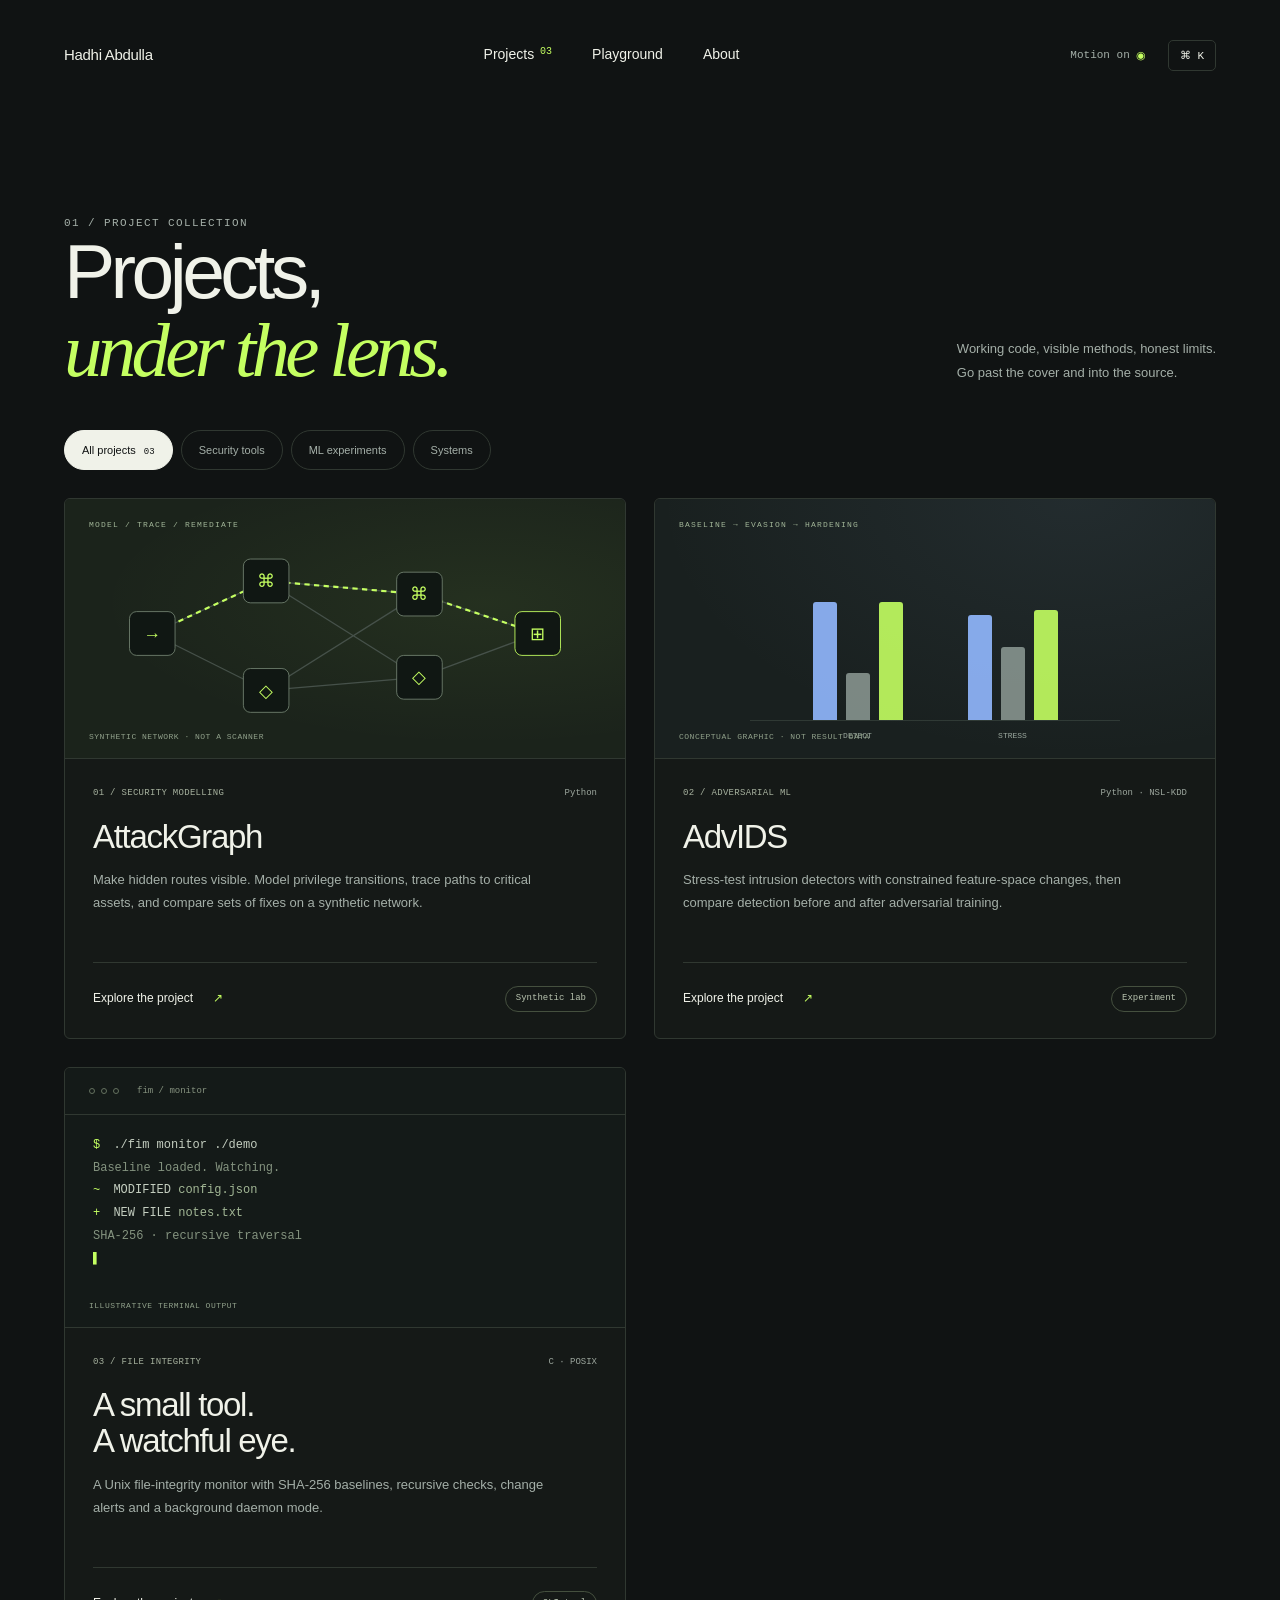
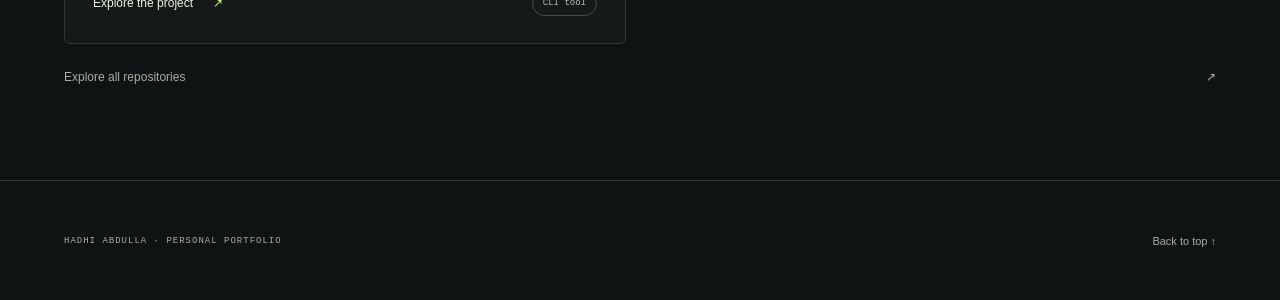
==== projects.html @ a9051ba6 "Create projects.html" ====
<!doctype html>
<html lang="en">
<head>
<meta charset="utf-8"><meta name="viewport" content="width=device-width,initial-scale=1">
<meta name="referrer" content="no-referrer"><meta http-equiv="Content-Security-Policy" content="default-src 'self'; script-src 'self'; style-src 'self' 'unsafe-inline'; img-src 'self' data:; connect-src 'none'; base-uri 'self'; form-action 'none'; object-src 'none'"><meta name="theme-color" content="#101313">
<meta name="description" content="Hadhi Abdulla's cybersecurity portfolio. Explore attack-path analysis, file integrity, machine-learning resilience and interactive security models.">
<meta property="og:title" content="Hadhi Abdulla | Security, explored."><meta property="og:description" content="Cybersecurity student. A portfolio of security projects, experiments and source code."><meta property="og:type" content="website">
<title>Projects | Hadhi Abdulla</title><link rel="icon" href="data:,"><link rel="stylesheet" href="style.css"><script src="app.js" defer></script>
</head>
<body>
<a class="skip" href="#main">Skip to content</a>
<div class="progress" aria-hidden="true"></div>
<header class="site-header wrap"><a class="site-name" href="index.html" aria-label="Hadhi Abdulla, home">Hadhi Abdulla</a><nav aria-label="Main navigation"><a href="projects.html">Projects <span>03</span></a><a href="index.html#lab">Playground</a><a href="index.html#about">About</a></nav><div class="header-actions"><button class="js-only" id="motion" aria-pressed="false" title="Pause decorative motion">Motion <span aria-hidden="true">◉</span></button><button class="js-only" id="open-search" aria-label="Open quick navigation">⌘ K</button></div></header>
<main id="main">
<section id="work" class="section wrap" aria-labelledby="work-title"><div class="section-head"><div><div class="eyebrow">01 / PROJECT COLLECTION</div><h1 id="work-title">Projects,<br><em>under the lens.</em></h1></div><p>Working code, visible methods, honest limits.<br>Go past the cover and into the source.</p></div><div class="filter-row" role="group" aria-label="Filter projects"><button class="filter active" data-filter="all" aria-pressed="true">All projects <span>03</span></button><button class="filter" data-filter="security" aria-pressed="false">Security tools</button><button class="filter" data-filter="ml" aria-pressed="false">ML experiments</button><button class="filter" data-filter="systems" aria-pressed="false">Systems</button><span id="filter-status" class="sr-only" role="status"></span></div>
<div class="projects">
<article class="project feature" data-category="security"><a class="project-art graph-art" href="https://github.com/hadhiabdulla/attackgraph" data-project="attackgraph" aria-label="Explore AttackGraph project details"><span class="art-kicker">MODEL / TRACE / REMEDIATE</span><svg viewBox="0 0 600 250"><g fill="none" stroke="#46514a" stroke-width="1.5"><path d="M80 125 210 65 385 80 520 125M80 125 210 190 385 175 520 125M210 65 385 175M210 190 385 80"/></g><path class="route" d="M80 125 210 65 385 80 520 125" fill="none" stroke="#c4ff61" stroke-width="2.5"/><g fill="#101713" stroke="#71806f"><rect x="54" y="100" width="52" height="50" rx="8"/><rect x="184" y="40" width="52" height="50" rx="8"/><rect x="184" y="165" width="52" height="50" rx="8"/><rect x="359" y="55" width="52" height="50" rx="8"/><rect x="359" y="150" width="52" height="50" rx="8"/><rect x="494" y="100" width="52" height="50" rx="8" stroke="#c4ff61"/></g><g fill="#c4ff61" font-size="20" font-family="monospace" text-anchor="middle"><text x="80" y="132">→</text><text x="210" y="72">⌘</text><text x="210" y="197">◇</text><text x="385" y="87">⌘</text><text x="385" y="182">◇</text><text x="520" y="132">⊞</text></g></svg><span class="art-caption">SYNTHETIC NETWORK · NOT A SCANNER</span></a><div class="project-body"><div class="project-meta"><span>01 / SECURITY MODELLING</span><span>Python</span></div><h3>AttackGraph</h3><p>Make hidden routes visible. Model privilege transitions, trace paths to critical assets, and compare sets of fixes on a synthetic network.</p><div class="project-bottom"><a class="case-link" href="https://github.com/hadhiabdulla/attackgraph" data-project="attackgraph">Explore the project <span>↗</span></a><span class="pill">Synthetic lab</span></div></div></article>
<article class="project" data-category="ml"><a class="project-art ml-art" href="https://github.com/hadhiabdulla/advids-adversarial-resilience-lab" data-project="advids" aria-label="Explore AdvIDS project details"><span class="art-kicker">BASELINE → EVASION → HARDENING</span><div class="chart-decor"><div><span>DETECT</span><i style="--height:88%;--color:#92b8ff"></i><i style="--height:35%;--color:#87948e"></i><i style="--height:88%;--color:#c4ff61"></i></div><div><span>STRESS</span><i style="--height:78%;--color:#92b8ff"></i><i style="--height:54%;--color:#87948e"></i><i style="--height:82%;--color:#c4ff61"></i></div></div><span class="art-caption">CONCEPTUAL GRAPHIC · NOT RESULT DATA</span></a><div class="project-body"><div class="project-meta"><span>02 / ADVERSARIAL ML</span><span>Python · NSL-KDD</span></div><h3>AdvIDS</h3><p>Stress-test intrusion detectors with constrained feature-space changes, then compare detection before and after adversarial training.</p><div class="project-bottom"><a class="case-link" href="https://github.com/hadhiabdulla/advids-adversarial-resilience-lab" data-project="advids">Explore the project <span>↗</span></a><span class="pill">Experiment</span></div></div></article>
<article class="project" data-category="systems security"><a class="project-art terminal-art" href="https://github.com/hadhiabdulla/unix-file-integrity-monitor" data-project="fim" aria-label="Explore file integrity project details"><div class="terminal-top"><i></i><i></i><i></i><span>fim / monitor</span></div><div class="terminal-lines"><span><b>$</b> ./fim monitor ./demo</span><span class="muted">Baseline loaded. Watching.</span><span><b>~</b> MODIFIED <em>config.json</em></span><span><b>+</b> NEW FILE <em>notes.txt</em></span><span class="muted">SHA-256 · recursive traversal</span><span class="cursor">▌</span></div><span class="art-caption">ILLUSTRATIVE TERMINAL OUTPUT</span></a><div class="project-body"><div class="project-meta"><span>03 / FILE INTEGRITY</span><span>C · POSIX</span></div><h3>A small tool.<br>A watchful eye.</h3><p>A Unix file-integrity monitor with SHA-256 baselines, recursive checks, change alerts and a background daemon mode.</p><div class="project-bottom"><a class="case-link" href="https://github.com/hadhiabdulla/unix-file-integrity-monitor" data-project="fim">Explore the project <span>↗</span></a><span class="pill">CLI tool</span></div></div></article>

</div><a class="all-repos" href="https://github.com/hadhiabdulla?tab=repositories">Explore all repositories <span>↗</span></a></section>
</main><footer class="wrap"><span>HADHI ABDULLA · PERSONAL PORTFOLIO</span><a href="#">Back to top ↑</a></footer>
<dialog id="project-dialog" aria-labelledby="dialog-title"><button class="dialog-close" aria-label="Close project details">✕</button><div class="eyebrow" id="dialog-category"></div><h2 id="dialog-title"></h2><p id="dialog-summary" class="large-copy"></p><h3>Inside the project</h3><ul id="dialog-points"></ul><div class="limits"><h3>What it does not claim</h3><p id="dialog-limits"></p></div><a id="dialog-source" class="button primary" href="https://github.com/hadhiabdulla">Inspect source code ↗</a></dialog>
<dialog id="nav-dialog" aria-labelledby="nav-title"><div class="nav-dialog-head"><h2 id="nav-title">Quick navigation</h2><button class="dialog-close" aria-label="Close quick navigation">✕</button></div><a href="projects.html">01 &nbsp; Selected work <span>↗</span></a><a href="index.html#lab">02 &nbsp; Interactive playground <span>↗</span></a><a href="index.html#about">03 &nbsp; About Hadhi <span>↗</span></a><a href="https://github.com/hadhiabdulla">GitHub profile <span>↗</span></a><p>Press Escape to close.</p></dialog>
</body></html>
---- style.css ----
@charset "UTF-8";
:root{color-scheme:dark;--bg:#101313;--panel:#171c1a;--text:#f0f2e9;--muted:#a4afa8;--lime:#c4ff61;--rule:#303831;--mono:"Courier New",monospace;--font:Arial,Helvetica,sans-serif}*{box-sizing:border-box}html{scroll-behavior:smooth;scroll-padding-top:100px}body{margin:0;background:var(--bg);color:var(--text);font:16px/1.65 var(--font);overflow-x:clip}a{color:inherit;text-decoration:none}button,input{font:inherit}button{cursor:pointer}button,a,input{-webkit-tap-highlight-color:transparent}button{color:inherit}button:focus-visible,a:focus-visible,input:focus-visible{outline:2px solid var(--lime);outline-offset:6px}::selection{background:var(--lime);color:var(--bg)}.wrap{max-width:1360px;margin:auto;padding-left:64px;padding-right:64px}.site-header{height:110px;display:flex;align-items:center;justify-content:space-between;gap:30px}.monogram{font-size:36px;font-weight:700;letter-spacing:-3px;line-height:1}.monogram>span{color:#738177}.monogram .brand-dot{color:var(--lime)}nav{display:flex;gap:40px;font-size:14px}nav a{position:relative}nav a:after{content:"";height:1px;position:absolute;bottom:-6px;background:var(--lime);left:0;right:100%;transition:right .25s}nav a:hover:after{right:0}nav span{font:10px var(--mono);vertical-align:super;color:var(--lime);margin-left:2px}.header-actions{display:flex;align-items:center;gap:22px}.header-actions button{border:0;background:none;padding:10px 0;font:11px var(--mono);color:var(--muted)}.header-actions button:last-child{border:1px solid var(--rule);padding:8px 11px;border-radius:5px;color:var(--text)}#motion span{color:var(--lime);margin-left:5px}.hero{display:grid;grid-template-columns:1.12fr 1fr;gap:38px;min-height:665px;padding-top:70px;padding-bottom:52px;align-items:center}.eyebrow{font:11px/1.5 var(--mono);letter-spacing:1.4px;color:var(--muted);display:flex;align-items:center;gap:9px}.status-dot,.result-dot{height:7px;width:7px;border-radius:50%;background:var(--lime);display:inline-block;flex-shrink:0}.hero h1{font-size:clamp(76px,8.3vw,122px);line-height:.99;letter-spacing:-7px;margin:29px 0 28px;font-weight:500}.hero h1 em,h2 em{font-family:Georgia,"Times New Roman",serif;font-weight:400;color:var(--lime);letter-spacing:-6px}.hero-intro{font-size:17px;line-height:1.7;color:var(--muted);max-width:405px;margin:0}.hero-links{display:flex;gap:30px;align-items:center;margin-top:34px}.button{min-height:48px;display:inline-flex;align-items:center;justify-content:space-between;gap:32px;padding:12px 22px;border-radius:4px;font-size:13px;font-weight:600}.primary{background:var(--lime);color:#172013;transition:background .2s,transform .2s}.primary:hover{background:#d5ff93;transform:translateY(-2px)}.text-link{font-size:13px;background:none;border:0;padding:10px 0;display:inline-flex;gap:12px;align-items:center}.text-link:hover{color:var(--lime)}.hero-footnote{display:flex;gap:24px;margin-top:56px;font:9px var(--mono);letter-spacing:1px;color:#809086}.hero-footnote span+span{color:#a6b19d}.instrument{min-width:0;position:relative;aspect-ratio:1.04;border:1px solid #364031;border-radius:6px;background:radial-gradient(ellipse at 50% 50%,#25321d66,transparent 62%),linear-gradient(0deg,#121713,#151b15);overflow:hidden;box-shadow:0 30px 110px -60px #a1cf6430}.instrument:before{content:"";position:absolute;inset:0;background-image:linear-gradient(#92b46c08 1px,transparent 1px),linear-gradient(90deg,#92b46c08 1px,transparent 1px);background-size:35px 35px}.instrument-top,.instrument-bottom{position:absolute;left:25px;right:25px;display:flex;align-items:center;justify-content:space-between;font:9px var(--mono);letter-spacing:1px;color:#95a08e;z-index:1}.instrument-top{top:24px}.instrument-top>span{display:flex;align-items:center;gap:6px}.instrument-top i{width:4px;height:4px;border-radius:50%;background:var(--lime)}.instrument-bottom{bottom:42px;font-size:8px}.signal-bars{color:var(--lime);font-size:15px}.art-label{position:absolute;bottom:12px;left:25px;font:8px var(--mono);color:#9aa58f}.orbital{position:absolute;inset:30px 0 35px;perspective:500px}.network{position:absolute;inset:0;width:100%;height:100%;z-index:2}.net-lines path{fill:none;stroke:#7c9a5c;stroke-width:1;opacity:.7}.net-node{fill:var(--lime);filter:drop-shadow(0 0 5px #c4ff613a)}.core-halo{fill:none;stroke:#c4ff6140;stroke-dasharray:2 6}.packet{fill:#ecffca}.orbit{position:absolute;left:17%;top:14%;width:66%;height:73%;border:1px solid #71805740;border-radius:50%;transform:rotate(-25deg)}.orbit-b{transform:rotate(45deg);width:76%;left:12%;height:52%;top:24%}.orbit-c{width:40%;left:30%;transform:rotate(-25deg)}.orbit-d{width:20%;left:40%;transform:rotate(-25deg)}.sphere-line{position:absolute;left:18%;right:18%;top:35%;height:24%;border:1px solid #71805730;border-radius:50%;transform:rotate(-25deg)}.line-b{top:22%;height:26%}.line-c{top:49%;height:26%}.cross{position:absolute;color:#667651;font:18px var(--mono)}.cross-a{top:19%;right:13%}.cross-b{bottom:13%;left:13%}.discipline-band{border-top:1px solid var(--rule);border-bottom:1px solid var(--rule);margin-top:8px}.discipline-band>div{display:flex;justify-content:space-between;align-items:center;gap:24px;min-height:79px;font:10px var(--mono);letter-spacing:1.2px;color:#b5beb0}.discipline-band b{color:var(--lime);font-size:20px;font-weight:400}.section{padding-top:105px;padding-bottom:90px}.section-head{display:flex;justify-content:space-between;align-items:flex-end;gap:30px;margin-bottom:38px}h2{font-size:clamp(40px,4.5vw,65px);line-height:1.06;letter-spacing:-2.8px;font-weight:400;margin:22px 0 0}h2 em{letter-spacing:-2.8px}.section-head>p{font-size:13px;color:var(--muted);max-width:330px;line-height:1.8;margin:0 0 6px}.filter-row{display:flex;gap:8px;flex-wrap:wrap;margin:40px 0 28px}.filter{border:1px solid var(--rule);border-radius:30px;background:transparent;padding:10px 17px;font-size:11px;color:var(--muted);min-height:40px}.filter span{font:9px var(--mono);margin-left:5px}.filter.active{background:var(--text);border-color:var(--text);color:var(--bg)}.filter:hover{border-color:var(--text)}.projects{display:grid;grid-template-columns:1fr 1fr;gap:28px}.project{border:1px solid var(--rule);border-radius:6px;overflow:hidden;background:#151917;transition:border-color .25s,transform .25s;min-width:0}.project:hover{border-color:#68775a;transform:translateY(-3px)}.project[hidden]{display:none}.project-art{height:260px;background:#1b231c;position:relative;overflow:hidden;border-bottom:1px solid var(--rule)}.art-kicker{position:absolute;left:24px;top:21px;font:8px var(--mono);letter-spacing:1.2px;color:#a2b698}.art-caption{position:absolute;bottom:17px;left:24px;right:20px;font:8px var(--mono);letter-spacing:.5px;color:#91a18b}.graph-art{background:radial-gradient(ellipse at 75% 40%,#b5f66010,transparent 65%),#1b231b}.graph-art svg{position:absolute;inset:25px 0 15px;width:100%;height:calc(100% - 40px)}.route{stroke-dasharray:6 5}.project-body{padding:27px 28px 22px}.project-meta{display:flex;align-items:center;justify-content:space-between;gap:12px;font:9px/1.6 var(--mono);color:#a6b19e;letter-spacing:.3px}.project-meta span+span{color:#9ca69d;font-size:9px;letter-spacing:0;text-align:right}.project h3{font-size:33px;font-weight:400;letter-spacing:-1.3px;line-height:1.1;margin:18px 0 13px}.project-body>p{color:var(--muted);font-size:13px;line-height:1.8;max-width:465px;min-height:70px;margin:0}.project-bottom{display:flex;justify-content:space-between;align-items:center;gap:12px;margin-top:24px;padding-top:19px;border-top:1px solid var(--rule)}.case-link{background:none;border:0;padding:7px 0;font-size:12px;display:flex;gap:20px;align-items:center;text-align:left}.case-link span{color:var(--lime)}.case-link:hover{color:var(--lime)}.pill{font:9px/1.5 var(--mono);color:#b8c3af;border:1px solid #45503f;border-radius:30px;padding:5px 10px;white-space:nowrap}.ml-art{background:radial-gradient(at 75% 0%,#7893b51a,transparent 70%),#19201f}.chart-decor{height:175px;position:absolute;bottom:37px;left:17%;right:17%;display:flex;gap:35px;justify-content:center;align-items:flex-end;border-bottom:1px solid #72847440}.chart-decor>div{display:flex;align-items:flex-end;gap:9px;height:135px;position:relative;width:120px;justify-content:center}.chart-decor i{height:var(--height);background:var(--color);width:24px;border-radius:3px 3px 0 0;opacity:.9}.chart-decor span{font:8px var(--mono);color:#9daaa0;position:absolute;bottom:-20px}.terminal-art{background:#141a18}.terminal-top{height:47px;border-bottom:1px solid #303831;display:flex;align-items:center;gap:6px;padding:0 24px}.terminal-top i{display:block;width:6px;height:6px;border:1px solid #64715f;border-radius:50%}.terminal-top span{font:9px var(--mono);color:#85927f;margin-left:12px}.terminal-lines{display:flex;flex-direction:column;padding:19px 28px;font:12px/1.9 var(--mono);color:#c4cec0}.terminal-lines b{color:var(--lime);font-weight:400;margin-right:6px}.terminal-lines em{font-style:normal;color:#a3b896}.terminal-lines .muted{color:#84937f}.cursor{color:var(--lime)}.ticket-art{background:radial-gradient(at 50% 0,#89b1ac0c,transparent 70%),#19211f}.trace-row{position:absolute;inset:70px 28px 60px;display:flex;align-items:center;justify-content:space-between;gap:12px}.trace-row>div{flex:1;border:1px solid #4a5c4f;border-radius:6px;display:flex;flex-direction:column;align-items:center;padding:16px 5px;gap:5px}.trace-row span{font:10px var(--mono);color:var(--lime)}.trace-row b{font:9px var(--mono);letter-spacing:1px;color:#d2dfd4}.trace-row small{font:8px var(--mono);color:#94a396}.trace-row i{font-style:normal;color:#adc58c}.all-repos{display:flex;align-items:center;justify-content:space-between;font-size:12px;padding:24px 0 3px;color:var(--muted)}.all-repos:hover{color:var(--lime)}.lab-section{padding:90px 0 96px;background:#1a211b;border-top:1px solid #34402e;border-bottom:1px solid #34402e}.lab-grid{display:grid;grid-template-columns:.85fr 1.4fr;border:1px solid #42513b;border-radius:6px;overflow:hidden;margin-top:45px;background:#131a14}.lab-controls{padding:34px;border-right:1px solid #34402e}.lab-controls h3{font-size:32px;line-height:1.14;letter-spacing:-1px;font-weight:400;margin:20px 0 15px}.lab-controls>p{font-size:12px;color:#a8b4a0;line-height:1.8}.lab-controls fieldset{padding:0;border:0;margin:25px 0 10px;min-width:0}.lab-controls legend{font:9px var(--mono);color:#9da992;margin-bottom:10px;text-transform:uppercase;letter-spacing:1px}.lab-controls label{display:flex;gap:12px;align-items:center;padding:16px 0;border-top:1px solid #34402e;cursor:pointer;font-size:11px}.lab-controls label>span:last-child{margin-left:auto;color:#a5b990}.lab-controls input{accent-color:var(--lime);width:17px;height:17px;flex-shrink:0;margin:0}.lab-controls label small{display:block;font:9px var(--mono);margin-top:4px;color:#8e9e85}.lab-controls .text-link{color:#b9c7ae;font-size:11px}.lab-map{padding:28px 26px;display:flex;flex-direction:column;justify-content:center;min-width:0}.map-heading{display:flex;justify-content:space-between;gap:16px;font:9px var(--mono);color:#a6b49a}.map-heading span+span{color:var(--lime)}.lab-map svg{width:100%;height:auto;display:block;margin:14px 0 6px}.attack-path{stroke:var(--lime);stroke-dasharray:5 6;transition:stroke .3s,opacity .3s}.attack-path.blocked{stroke:#71816b;stroke-dasharray:2 7;opacity:.25}.map-node rect{fill:#1c271b;stroke:#5d7251;stroke-width:1}.map-node #asset-box{stroke:var(--lime)}.lab-result{display:flex;gap:13px;align-items:center;border-top:1px solid #34402e;padding:19px 0 0}.lab-result strong{font-size:13px;font-weight:400}.lab-result p{font-size:11px;color:#a8b4a0;margin:2px 0 0}.lab-note{font:9px/1.8 var(--mono);color:#8e9e85;margin:20px 0 0}.about-section{display:grid;grid-template-columns:1.1fr 1fr;gap:60px;padding-top:115px;padding-bottom:115px}.about-section h2{font-size:48px}.about-copy{padding-top:30px}.about-copy>p{font-size:14px;color:var(--muted);line-height:1.9;margin:0 0 20px}.about-copy .large-copy,.large-copy{font-size:21px;color:var(--text);line-height:1.5}.about-links{display:flex;align-items:center;gap:24px;margin-top:28px;flex-wrap:wrap}footer{border-top:1px solid var(--rule);min-height:120px;display:flex;align-items:center;justify-content:space-between;gap:20px}footer>span{font:9px var(--mono);letter-spacing:1px;color:var(--muted)}footer>a:last-child{font-size:11px;color:var(--muted)}dialog{border:1px solid #536347;border-radius:8px;background:#192019;color:var(--text);padding:40px;width:min(650px,calc(100% - 32px));max-height:85dvh;box-shadow:0 30px 120px #0008}dialog::backdrop{background:#050a07c9;backdrop-filter:blur(8px)}dialog .dialog-close{position:absolute;top:12px;right:12px;border:0;background:none;width:44px;height:44px;color:#a7b69b;font-size:18px}dialog h2{font-size:42px;margin-top:25px;margin-bottom:20px}dialog h3{font-size:13px;font-weight:400;margin:24px 0 10px}dialog ul{padding-left:18px;font-size:13px;color:#b4c1a9;line-height:1.8}.limits{border:1px solid #3d4d33;padding:0 20px 12px;margin:26px 0;font-size:12px;color:#b4c1a9}.limits h3{color:#e1ebd6}.nav-dialog-head h2{font-size:26px;margin:0 0 26px}.nav-dialog-head .dialog-close{top:23px}.nav-dialog-head+ a{border-top:1px solid #3d4d33}#nav-dialog>a{padding:18px 0;border-bottom:1px solid #3d4d33;display:flex;justify-content:space-between;font-size:14px}#nav-dialog>a:hover{color:var(--lime)}#nav-dialog>p{font:10px var(--mono);color:#a5b497;margin-top:25px}.skip{position:fixed;top:-100px;left:15px;background:var(--lime);color:#101313;padding:10px 18px;z-index:99}.skip:focus{top:10px}.sr-only{position:absolute;width:1px;height:1px;padding:0;margin:-1px;overflow:hidden;clip:rect(0,0,0,0);white-space:nowrap;border:0}.progress{position:fixed;top:0;height:2px;left:0;width:0;background:var(--lime);z-index:50}
@media(prefers-reduced-motion:no-preference){.orbit-a{animation:orbit-breathe 4s ease-in-out 1}.core-halo{animation:rotate-halo 4s linear 1;transform-origin:240px 210px}.route{animation:dash 4s linear 1}.hero-copy{animation:appear .65s ease-out both}.instrument{animation:appear .9s ease-out both}.cursor{animation:blink 1s steps(2) 4}.attack-path:not(.blocked){animation:dash 4s linear 1}}
@keyframes orbit-breathe{50%{opacity:.5;transform:rotate(-17deg) scale(.98)}}@keyframes rotate-halo{to{transform:rotate(100deg)}}@keyframes dash{to{stroke-dashoffset:-80}}@keyframes appear{from{transform:translateY(15px)}to{transform:translateY(0)}}@keyframes blink{50%{opacity:0}}
body.motion-paused *,body.motion-paused *:before,body.motion-paused *:after{animation:none!important;transition:none!important;scroll-behavior:auto!important}body.motion-paused .packet{display:none}html:has(body.motion-paused){scroll-behavior:auto}
@media(min-width:1450px){.hero{gap:80px}.hero h1{font-size:125px}}
@media(max-width:1050px){.wrap{padding-left:36px;padding-right:36px}.hero{gap:26px;padding-top:55px;min-height:590px}.hero h1{font-size:90px;letter-spacing:-5px}.hero h1 em{letter-spacing:-5px}.hero-intro{font-size:15px}.hero-footnote{gap:15px;font-size:7px}.instrument-bottom{font-size:7px}.discipline-band>div{font-size:8px;gap:16px}.project-body{padding:24px}.lab-controls{padding:25px}.lab-map{padding:23px 17px}.about-section{gap:40px}.about-section h2{font-size:40px}.project-art{height:230px}.trace-row{left:17px;right:17px;gap:8px}.trace-row b{font-size:8px;letter-spacing:0}.trace-row small{font-size:7px}}
@media(max-width:760px){.wrap{padding-left:24px;padding-right:24px}.site-header{height:88px;gap:15px}.monogram{font-size:31px}nav{gap:22px;font-size:12px}.header-actions{gap:12px}.header-actions button{font-size:10px}.header-actions button:last-child{display:none}.hero{grid-template-columns:1fr;gap:42px;padding-top:44px;padding-bottom:44px}.hero h1{font-size:clamp(76px,15vw,112px);letter-spacing:-5px;margin:23px 0}.hero-intro{font-size:16px;max-width:440px}.hero-links{margin-top:28px}.hero-footnote{margin-top:35px;font-size:8px;justify-content:space-between}.hero-footnote span+span{font-size:7px}.instrument{max-width:520px;aspect-ratio:1.3;width:100%;margin:auto}.instrument-bottom{bottom:35px}.art-label{bottom:12px;font-size:7px}.orbital{inset:10px 15px 35px}.discipline-band>div{min-height:70px;display:grid;grid-template-columns:1fr 1fr;gap:11px 15px;padding-top:16px;padding-bottom:16px;font-size:8px;letter-spacing:.5px}.discipline-band b{display:none}.section{padding-top:70px;padding-bottom:60px}.section-head{display:block;margin-bottom:27px}h2{font-size:47px;letter-spacing:-2px;line-height:1.08;margin-top:18px}h2 em{letter-spacing:-2px}.section-head>p{margin:22px 0 0;font-size:13px}.filter-row{margin-top:29px;gap:7px}.filter{font-size:10px;padding:9px 13px;min-height:40px}.projects{grid-template-columns:1fr;gap:24px}.project-art{height:250px}.project h3{font-size:30px}.project-body>p{min-height:0;max-width:none;font-size:13px}.project-meta{font-size:8px}.project-meta span+span{font-size:9px}.project-body{padding:24px}.project-bottom{margin-top:22px}.case-link{font-size:12px}.pill{font-size:8px}.lab-section{padding:65px 0}.lab-grid{grid-template-columns:1fr;margin-top:32px}.lab-controls{padding:25px;border-right:0;border-bottom:1px solid #34402e}.lab-controls h3{font-size:30px}.lab-controls>p{font-size:13px}.lab-controls label{font-size:12px;min-height:64px}.lab-map{padding:25px 18px}.lab-map svg{margin:25px -5px 12px;width:calc(100% + 10px)}.map-heading{font-size:8px}.lab-result p{font-size:10px}.lab-note{font-size:9px}.about-section{grid-template-columns:1fr;gap:10px}.about-section h2{font-size:41px}.about-copy{padding-top:25px}.about-copy .large-copy{font-size:22px}.about-copy>p{font-size:14px}.about-links{gap:16px}footer{flex-wrap:wrap;min-height:130px;padding-top:25px;padding-bottom:25px}footer>span{font-size:8px;max-width:175px;line-height:1.8}footer>a:last-child{font-size:10px}.trace-row{inset:70px 25px 60px}.trace-row b{font-size:8px}.trace-row small{font-size:7px}.eyebrow{font-size:9px;letter-spacing:1px}dialog{padding:30px 23px}dialog h2{font-size:35px}.large-copy{font-size:18px}}
@media(max-width:370px){.wrap{padding-left:18px;padding-right:18px}nav{gap:15px;font-size:11px}nav span{display:none}.site-header{gap:10px}.header-actions button{font-size:9px}.hero h1{font-size:73px;letter-spacing:-5px}.hero-links{gap:22px}.button{padding:12px 17px;gap:25px}.hero-footnote{font-size:7px;gap:10px}.hero-footnote span+span{font-size:6px}.project-body{padding:21px}.project-meta{font-size:7px}.project-meta span+span{font-size:8px}.trace-row{left:15px;right:15px;gap:6px}.trace-row small{font-size:6px}.about-section h2{font-size:37px}.filter{padding:9px 11px}}
@media(prefers-reduced-motion:reduce){html{scroll-behavior:auto}*,*:before,*:after{animation:none!important;transition:none!important}.packet{display:none}}

.js-only{display:none}body.js-enabled .js-only{display:inline-flex}.lab-controls fieldset:disabled{opacity:.45}
.header-actions button{white-space:nowrap}.header-actions #motion{align-items:center}.header-actions #motion span{margin-left:6px}
.route-summary{display:none}
@media(max-width:760px){body.js-enabled #open-search{display:none}.site-header nav a{white-space:nowrap}.header-actions #motion{font-size:9px}.route-summary{display:grid;gap:8px;list-style:none;padding:0;margin:10px 0 20px}.route-summary li{display:flex;align-items:center;justify-content:space-between;font-size:11px;gap:10px}.route-summary span{font:9px var(--mono);color:var(--lime)}.route-summary .closed{color:#a4b998}}

.site-name{font-size:15px;font-weight:500;white-space:nowrap;letter-spacing:-.3px}
@media(max-width:760px){.site-header{height:116px;display:grid;grid-template-columns:1fr auto;grid-template-rows:58px 38px;column-gap:20px;row-gap:0}.site-name{font-size:15px;align-self:end;padding-bottom:10px}.site-header nav{grid-row:2;grid-column:1 / -1;gap:29px;align-self:end;font-size:12px}.header-actions{grid-row:1;grid-column:2;align-self:end;padding-bottom:5px}.hero{padding-top:40px}.header-actions #motion{font-size:10px}footer{min-height:100px}}

/* Interactive figures: tiny local effects, one shared pause control. */
a.project-art{display:block;width:100%;text-align:left;color:inherit;cursor:pointer}
a.project-art:focus-visible{outline-offset:-6px;outline-color:var(--lime)}
a.project-art:after{content:'EXPLORE ↗';position:absolute;right:18px;top:17px;font:8px var(--mono);color:#c3d3b4;opacity:0;transition:opacity .2s}
a.project-art:hover:after,a.project-art:focus-visible:after{opacity:1}
.trace-hotspot{position:absolute;z-index:4;transform:translate(-50%,-50%);width:44px;height:44px;border:1px solid transparent;border-radius:50%;background:transparent;padding:0;align-items:center;justify-content:center;cursor:pointer}
.hotspot-entry{left:20.83%;top:40.48%}.hotspot-identity{left:63.54%;top:33.33%}.hotspot-asset{left:76.04%;top:59.52%}
.trace-hotspot:hover,.trace-hotspot[aria-pressed=true]{border-color:#c4ff6180;background:#c4ff6118}
.trace-hotspot:focus-visible{outline-offset:1px}
.figure-inspector{position:absolute;z-index:5;bottom:76px;left:24px;right:24px;padding:10px 13px;background:#172016f5;border:1px solid #5d7546;border-radius:5px;color:#d9e6cf;font:10px/1.6 var(--mono)}
.figure-inspector[hidden]{display:none}
@media(prefers-reduced-motion:no-preference){
.orbit-a{animation:orbit-breathe 10s ease-in-out infinite}.core-halo{animation:rotate-halo 30s linear infinite}.route{animation:dash 8s linear infinite}.attack-path:not(.blocked){animation:dash 16s linear infinite}
.chart-decor i{transform-origin:bottom;animation:bar-breathe 5s ease-in-out infinite alternate}.chart-decor i:nth-child(2){animation-delay:-1s}.chart-decor i:nth-child(3){animation-delay:-2s}.chart-decor>div:nth-child(2) i{animation-delay:-3s}
.trace-row>div{animation:stage-glow 6s ease-in-out infinite}.trace-row>div:nth-of-type(2){animation-delay:-4s}.trace-row>div:nth-of-type(3){animation-delay:-2s}
.trace-row>i{animation:arrow-flow 2s ease-in-out infinite}.trace-row>i:nth-of-type(2){animation-delay:-1s}
.cursor{animation:blink 1.5s steps(2) infinite}
}
@keyframes bar-breathe{from{transform:scaleY(.88)}to{transform:scaleY(1)}}
@keyframes stage-glow{0%,65%,100%{border-color:#4a5c4f;background:transparent}30%{border-color:#a5ce75;background:#c4ff6108}}
@keyframes arrow-flow{0%,100%{transform:translateX(-2px);opacity:.45}55%{transform:translateX(2px);opacity:1}}
@media(max-width:760px){.figure-inspector{bottom:65px;left:18px;right:18px;font-size:9px;padding:8px 10px}.trace-hotspot{width:44px;height:44px}a.project-art:after{opacity:1;font-size:7px;right:16px}.figure-instruction{font-size:7px}}

#work-title:is(h1){font-size:clamp(3rem,6vw,6rem);font-weight:500;letter-spacing:-.06em;line-height:1.02;margin:0} #work-title:is(h1) em{font-family:Georgia,serif;color:var(--lime);font-weight:400}
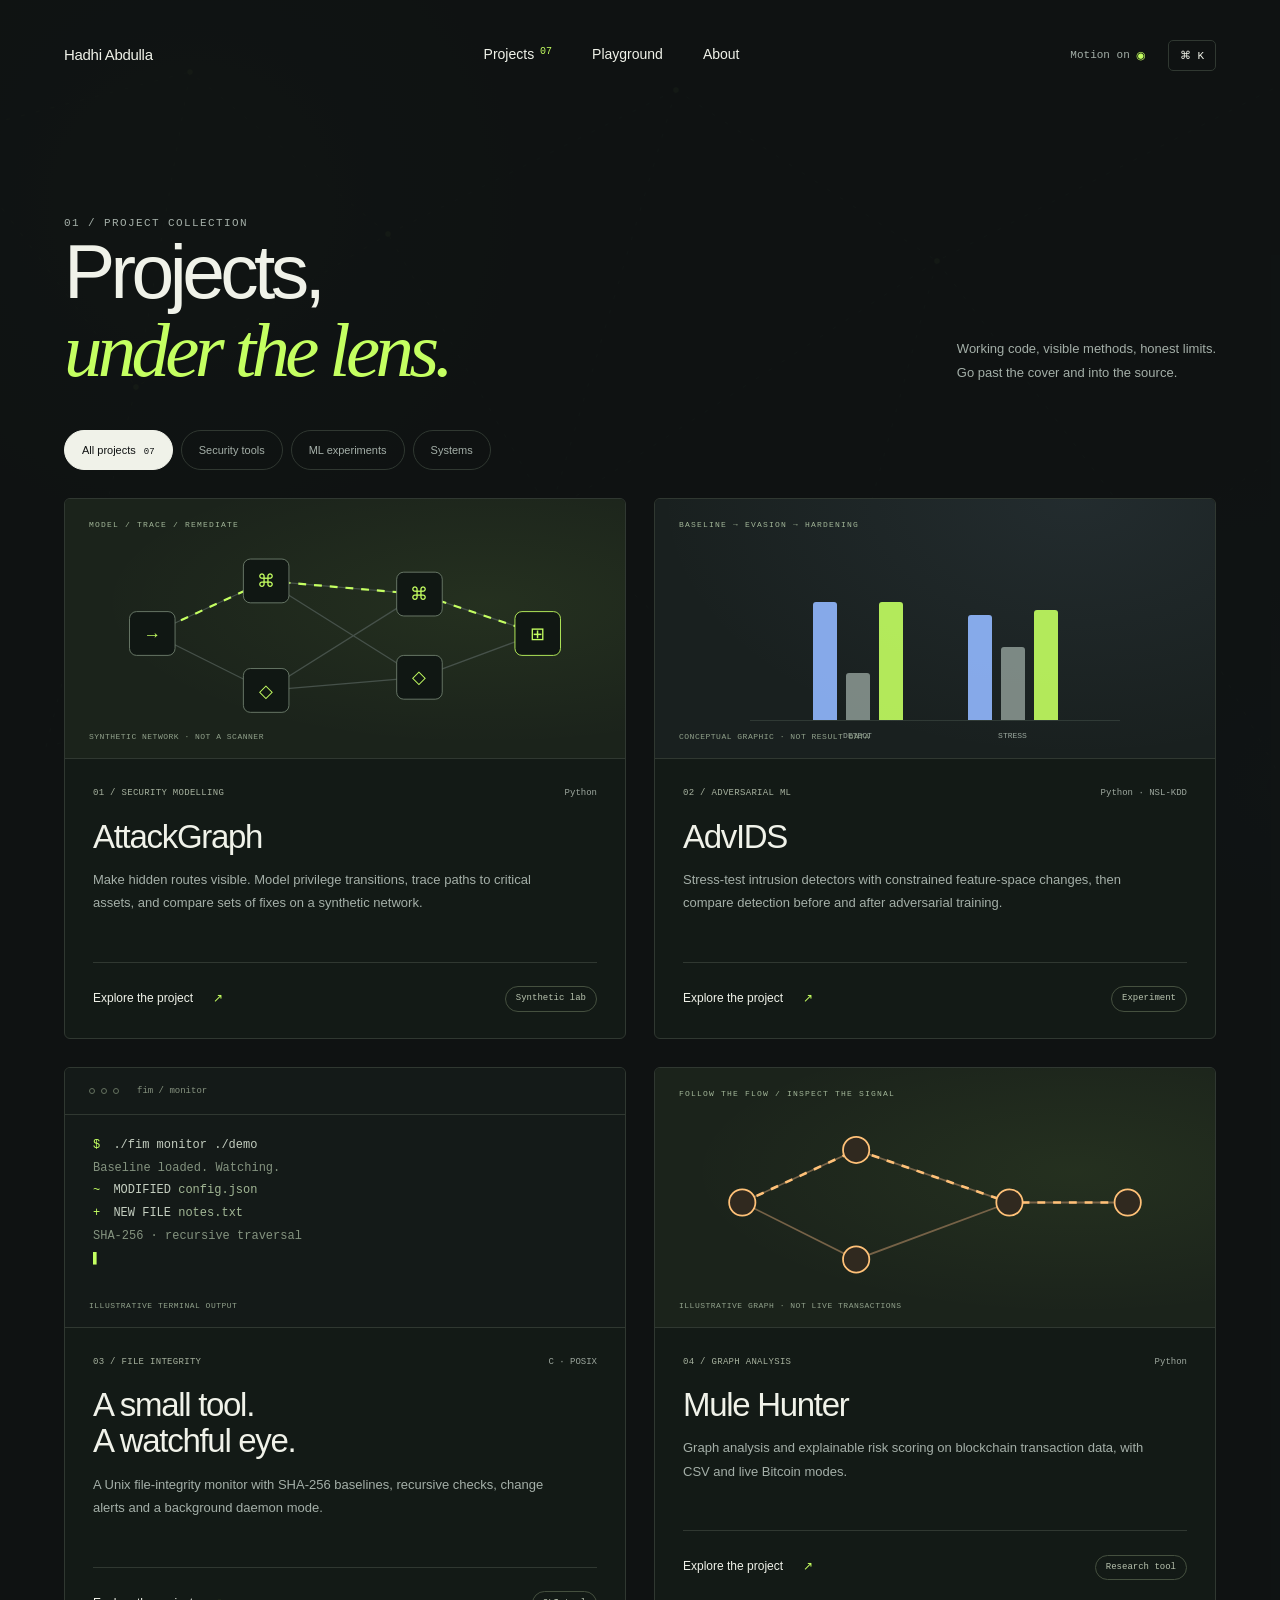
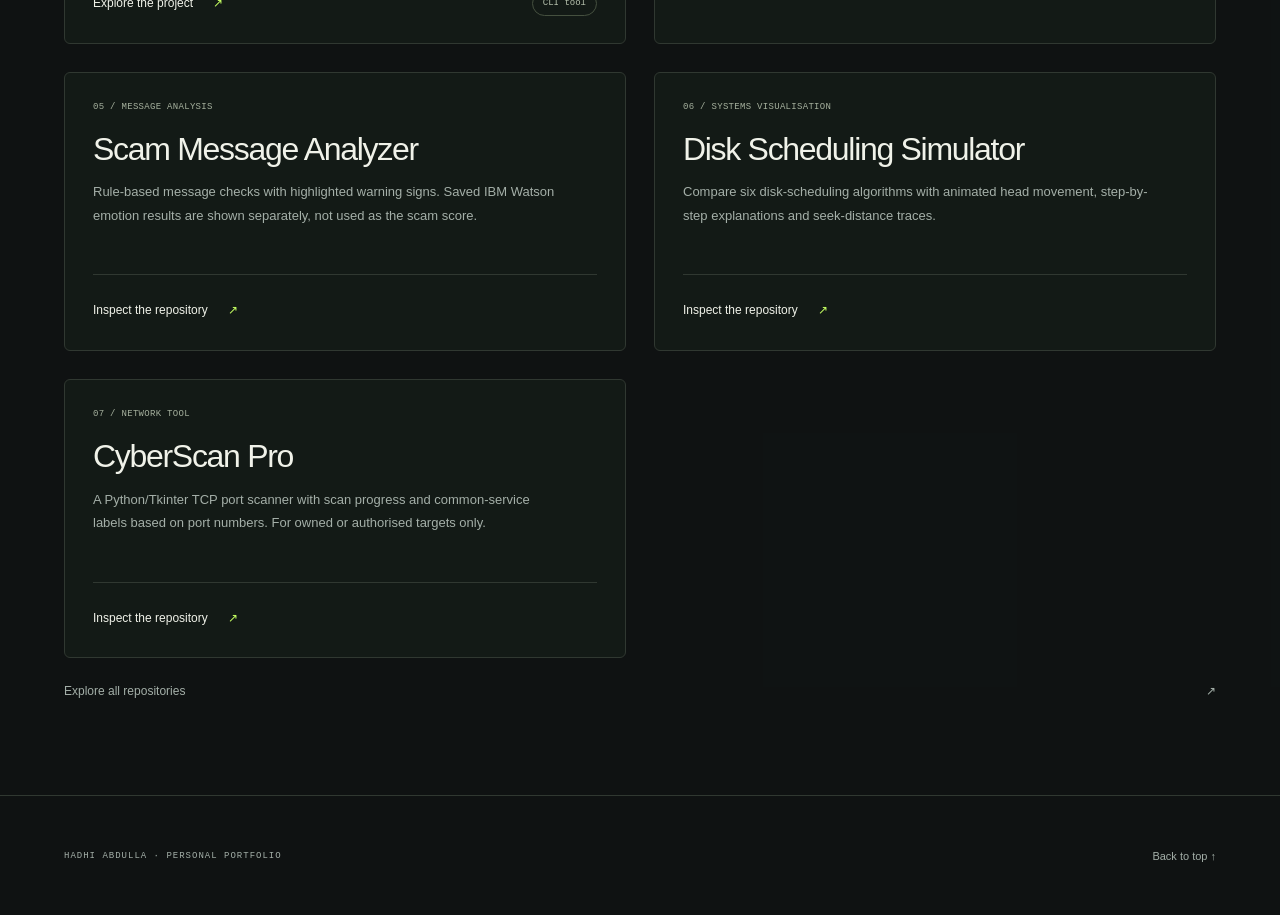
==== commit fa920a03: "Update projects.html" ====
--- a/projects.html
+++ b/projects.html
@@ -5,20 +5,21 @@
 <meta name="referrer" content="no-referrer"><meta http-equiv="Content-Security-Policy" content="default-src 'self'; script-src 'self'; style-src 'self' 'unsafe-inline'; img-src 'self' data:; connect-src 'none'; base-uri 'self'; form-action 'none'; object-src 'none'"><meta name="theme-color" content="#101313">
 <meta name="description" content="Hadhi Abdulla's cybersecurity portfolio. Explore attack-path analysis, file integrity, machine-learning resilience and interactive security models.">
 <meta property="og:title" content="Hadhi Abdulla | Security, explored."><meta property="og:description" content="Cybersecurity student. A portfolio of security projects, experiments and source code."><meta property="og:type" content="website">
-<title>Projects | Hadhi Abdulla</title><link rel="icon" href="data:,"><link rel="stylesheet" href="style.css"><script src="app.js" defer></script>
+<title>Projects | Hadhi Abdulla</title><link rel="icon" href="data:,"><link rel="stylesheet" href="style.css?v=3"><script src="app.js?v=3" defer></script>
 </head>
 <body>
+<div class="ambient-network" aria-hidden="true"><svg viewBox="0 0 1440 1000" preserveAspectRatio="xMidYMid slice"><g class="ambient-lines"><path d="M-50 150 220 80 440 260 760 100 1050 290 1460 80M-50 150 160 430 440 260 620 570 1050 290 1290 610 1460 480M160 430 60 830 420 730 620 570 900 840 1290 610 1480 950M220 80 160 430M760 100 620 570M1050 290 900 840M420 730 490 1060"/></g><g class="ambient-nodes"><circle cx="220" cy="80" r="3"/><circle cx="440" cy="260" r="3"/><circle cx="760" cy="100" r="3"/><circle cx="1050" cy="290" r="3"/><circle cx="160" cy="430" r="3"/><circle cx="620" cy="570" r="3"/><circle cx="1290" cy="610" r="3"/><circle cx="420" cy="730" r="3"/><circle cx="900" cy="840" r="3"/></g></svg><div class="ambient-light light-one"></div><div class="ambient-light light-two"></div></div>
 <a class="skip" href="#main">Skip to content</a>
 <div class="progress" aria-hidden="true"></div>
-<header class="site-header wrap"><a class="site-name" href="index.html" aria-label="Hadhi Abdulla, home">Hadhi Abdulla</a><nav aria-label="Main navigation"><a href="projects.html">Projects <span>03</span></a><a href="index.html#lab">Playground</a><a href="index.html#about">About</a></nav><div class="header-actions"><button class="js-only" id="motion" aria-pressed="false" title="Pause decorative motion">Motion <span aria-hidden="true">◉</span></button><button class="js-only" id="open-search" aria-label="Open quick navigation">⌘ K</button></div></header>
+<header class="site-header wrap"><a class="site-name" href="index.html" aria-label="Hadhi Abdulla, home">Hadhi Abdulla</a><nav aria-label="Main navigation"><a href="projects.html">Projects <span>07</span></a><a href="index.html#lab">Playground</a><a href="index.html#about">About</a></nav><div class="header-actions"><button class="js-only" id="motion" aria-pressed="false" title="Pause decorative motion">Motion <span aria-hidden="true">◉</span></button><button class="js-only" id="open-search" aria-label="Open quick navigation">⌘ K</button></div></header>
 <main id="main">
-<section id="work" class="section wrap" aria-labelledby="work-title"><div class="section-head"><div><div class="eyebrow">01 / PROJECT COLLECTION</div><h1 id="work-title">Projects,<br><em>under the lens.</em></h1></div><p>Working code, visible methods, honest limits.<br>Go past the cover and into the source.</p></div><div class="filter-row" role="group" aria-label="Filter projects"><button class="filter active" data-filter="all" aria-pressed="true">All projects <span>03</span></button><button class="filter" data-filter="security" aria-pressed="false">Security tools</button><button class="filter" data-filter="ml" aria-pressed="false">ML experiments</button><button class="filter" data-filter="systems" aria-pressed="false">Systems</button><span id="filter-status" class="sr-only" role="status"></span></div>
+<section id="work" class="section wrap" aria-labelledby="work-title"><div class="section-head"><div><div class="eyebrow">01 / PROJECT COLLECTION</div><h1 id="work-title">Projects,<br><em>under the lens.</em></h1></div><p>Working code, visible methods, honest limits.<br>Go past the cover and into the source.</p></div><div class="filter-row" role="group" aria-label="Filter projects"><button class="filter active" data-filter="all" aria-pressed="true">All projects <span>07</span></button><button class="filter" data-filter="security" aria-pressed="false">Security tools</button><button class="filter" data-filter="ml" aria-pressed="false">ML experiments</button><button class="filter" data-filter="systems" aria-pressed="false">Systems</button><span id="filter-status" class="sr-only" role="status"></span></div>
 <div class="projects">
 <article class="project feature" data-category="security"><a class="project-art graph-art" href="https://github.com/hadhiabdulla/attackgraph" data-project="attackgraph" aria-label="Explore AttackGraph project details"><span class="art-kicker">MODEL / TRACE / REMEDIATE</span><svg viewBox="0 0 600 250"><g fill="none" stroke="#46514a" stroke-width="1.5"><path d="M80 125 210 65 385 80 520 125M80 125 210 190 385 175 520 125M210 65 385 175M210 190 385 80"/></g><path class="route" d="M80 125 210 65 385 80 520 125" fill="none" stroke="#c4ff61" stroke-width="2.5"/><g fill="#101713" stroke="#71806f"><rect x="54" y="100" width="52" height="50" rx="8"/><rect x="184" y="40" width="52" height="50" rx="8"/><rect x="184" y="165" width="52" height="50" rx="8"/><rect x="359" y="55" width="52" height="50" rx="8"/><rect x="359" y="150" width="52" height="50" rx="8"/><rect x="494" y="100" width="52" height="50" rx="8" stroke="#c4ff61"/></g><g fill="#c4ff61" font-size="20" font-family="monospace" text-anchor="middle"><text x="80" y="132">→</text><text x="210" y="72">⌘</text><text x="210" y="197">◇</text><text x="385" y="87">⌘</text><text x="385" y="182">◇</text><text x="520" y="132">⊞</text></g></svg><span class="art-caption">SYNTHETIC NETWORK · NOT A SCANNER</span></a><div class="project-body"><div class="project-meta"><span>01 / SECURITY MODELLING</span><span>Python</span></div><h3>AttackGraph</h3><p>Make hidden routes visible. Model privilege transitions, trace paths to critical assets, and compare sets of fixes on a synthetic network.</p><div class="project-bottom"><a class="case-link" href="https://github.com/hadhiabdulla/attackgraph" data-project="attackgraph">Explore the project <span>↗</span></a><span class="pill">Synthetic lab</span></div></div></article>
 <article class="project" data-category="ml"><a class="project-art ml-art" href="https://github.com/hadhiabdulla/advids-adversarial-resilience-lab" data-project="advids" aria-label="Explore AdvIDS project details"><span class="art-kicker">BASELINE → EVASION → HARDENING</span><div class="chart-decor"><div><span>DETECT</span><i style="--height:88%;--color:#92b8ff"></i><i style="--height:35%;--color:#87948e"></i><i style="--height:88%;--color:#c4ff61"></i></div><div><span>STRESS</span><i style="--height:78%;--color:#92b8ff"></i><i style="--height:54%;--color:#87948e"></i><i style="--height:82%;--color:#c4ff61"></i></div></div><span class="art-caption">CONCEPTUAL GRAPHIC · NOT RESULT DATA</span></a><div class="project-body"><div class="project-meta"><span>02 / ADVERSARIAL ML</span><span>Python · NSL-KDD</span></div><h3>AdvIDS</h3><p>Stress-test intrusion detectors with constrained feature-space changes, then compare detection before and after adversarial training.</p><div class="project-bottom"><a class="case-link" href="https://github.com/hadhiabdulla/advids-adversarial-resilience-lab" data-project="advids">Explore the project <span>↗</span></a><span class="pill">Experiment</span></div></div></article>
 <article class="project" data-category="systems security"><a class="project-art terminal-art" href="https://github.com/hadhiabdulla/unix-file-integrity-monitor" data-project="fim" aria-label="Explore file integrity project details"><div class="terminal-top"><i></i><i></i><i></i><span>fim / monitor</span></div><div class="terminal-lines"><span><b>$</b> ./fim monitor ./demo</span><span class="muted">Baseline loaded. Watching.</span><span><b>~</b> MODIFIED <em>config.json</em></span><span><b>+</b> NEW FILE <em>notes.txt</em></span><span class="muted">SHA-256 · recursive traversal</span><span class="cursor">▌</span></div><span class="art-caption">ILLUSTRATIVE TERMINAL OUTPUT</span></a><div class="project-body"><div class="project-meta"><span>03 / FILE INTEGRITY</span><span>C · POSIX</span></div><h3>A small tool.<br>A watchful eye.</h3><p>A Unix file-integrity monitor with SHA-256 baselines, recursive checks, change alerts and a background daemon mode.</p><div class="project-bottom"><a class="case-link" href="https://github.com/hadhiabdulla/unix-file-integrity-monitor" data-project="fim">Explore the project <span>↗</span></a><span class="pill">CLI tool</span></div></div></article>
 
-</div><a class="all-repos" href="https://github.com/hadhiabdulla?tab=repositories">Explore all repositories <span>↗</span></a></section>
+<article class="project" data-category="security ml"><a class="project-art graph-art" href="https://github.com/hadhiabdulla/mule-hunter" data-project="mule" aria-label="Explore Mule Hunter project details"><span class="art-kicker">FOLLOW THE FLOW / INSPECT THE SIGNAL</span><svg viewBox="0 0 600 250" aria-hidden="true"><g fill="none" stroke="#766247" stroke-width="2"><path d="M80 125 210 65 385 125 520 125M80 125 210 190 385 125"/></g><path class="route" d="M80 125 210 65 385 125 520 125" fill="none" stroke="#ffc178" stroke-width="3"/><g fill="#30291f" stroke="#ffc178" stroke-width="2"><circle cx="80" cy="125" r="15"/><circle cx="210" cy="65" r="15"/><circle cx="210" cy="190" r="15"/><circle cx="385" cy="125" r="15"/><circle cx="520" cy="125" r="15"/></g></svg><span class="art-caption">ILLUSTRATIVE GRAPH · NOT LIVE TRANSACTIONS</span></a><div class="project-body"><div class="project-meta"><span>04 / GRAPH ANALYSIS</span><span>Python</span></div><h3>Mule Hunter</h3><p>Graph analysis and explainable risk scoring on blockchain transaction data, with CSV and live Bitcoin modes.</p><div class="project-bottom"><a class="case-link" href="https://github.com/hadhiabdulla/mule-hunter" data-project="mule">Explore the project <span>↗</span></a><span class="pill">Research tool</span></div></div></article><article class="project compact-project" data-category="security"><div class="project-body"><div class="project-meta"><span>05 / MESSAGE ANALYSIS</span></div><h3>Scam Message Analyzer</h3><p>Rule-based message checks with highlighted warning signs. Saved IBM Watson emotion results are shown separately, not used as the scam score.</p><div class="project-bottom"><a class="case-link" href="https://github.com/hadhiabdulla/scam-message-analyzer">Inspect the repository <span>↗</span></a></div></div></article><article class="project compact-project" data-category="systems"><div class="project-body"><div class="project-meta"><span>06 / SYSTEMS VISUALISATION</span></div><h3>Disk Scheduling Simulator</h3><p>Compare six disk-scheduling algorithms with animated head movement, step-by-step explanations and seek-distance traces.</p><div class="project-bottom"><a class="case-link" href="https://github.com/hadhiabdulla/disk-scheduling-simulator">Inspect the repository <span>↗</span></a></div></div></article><article class="project compact-project" data-category="security systems"><div class="project-body"><div class="project-meta"><span>07 / NETWORK TOOL</span></div><h3>CyberScan Pro</h3><p>A Python/Tkinter TCP port scanner with scan progress and common-service labels based on port numbers. For owned or authorised targets only.</p><div class="project-bottom"><a class="case-link" href="https://github.com/hadhiabdulla/network-port-scanner-pro">Inspect the repository <span>↗</span></a></div></div></article></div><a class="all-repos" href="https://github.com/hadhiabdulla?tab=repositories">Explore all repositories <span>↗</span></a></section>
 </main><footer class="wrap"><span>HADHI ABDULLA · PERSONAL PORTFOLIO</span><a href="#">Back to top ↑</a></footer>
 <dialog id="project-dialog" aria-labelledby="dialog-title"><button class="dialog-close" aria-label="Close project details">✕</button><div class="eyebrow" id="dialog-category"></div><h2 id="dialog-title"></h2><p id="dialog-summary" class="large-copy"></p><h3>Inside the project</h3><ul id="dialog-points"></ul><div class="limits"><h3>What it does not claim</h3><p id="dialog-limits"></p></div><a id="dialog-source" class="button primary" href="https://github.com/hadhiabdulla">Inspect source code ↗</a></dialog>
 <dialog id="nav-dialog" aria-labelledby="nav-title"><div class="nav-dialog-head"><h2 id="nav-title">Quick navigation</h2><button class="dialog-close" aria-label="Close quick navigation">✕</button></div><a href="projects.html">01 &nbsp; Selected work <span>↗</span></a><a href="index.html#lab">02 &nbsp; Interactive playground <span>↗</span></a><a href="index.html#about">03 &nbsp; About Hadhi <span>↗</span></a><a href="https://github.com/hadhiabdulla">GitHub profile <span>↗</span></a><p>Press Escape to close.</p></dialog>
--- a/style.css
+++ b/style.css
@@ -41,3 +41,21 @@
 @media(max-width:760px){.figure-inspector{bottom:65px;left:18px;right:18px;font-size:9px;padding:8px 10px}.trace-hotspot{width:44px;height:44px}a.project-art:after{opacity:1;font-size:7px;right:16px}.figure-instruction{font-size:7px}}
 
 #work-title:is(h1){font-size:clamp(3rem,6vw,6rem);font-weight:500;letter-spacing:-.06em;line-height:1.02;margin:0} #work-title:is(h1) em{font-family:Georgia,serif;color:var(--lime);font-weight:400}
+
+.skills-section{padding-top:90px;padding-bottom:90px}.skills-grid{display:grid;grid-template-columns:repeat(3,1fr);gap:30px}.skills-grid>div{border-top:1px solid #465447;padding-top:22px}.skill-index{font:11px monospace;color:#c4ff61;letter-spacing:1px}.skills-grid h3{font-size:23px;font-weight:500;letter-spacing:-.5px}.skills-grid p{color:#b2bcb6;line-height:1.9}.compact-project .project-body{min-height:270px}.compact-project h3{font-size:32px}@media(max-width:700px){.skills-grid{grid-template-columns:1fr;gap:28px}.skills-section{padding-top:60px;padding-bottom:60px}}
+
+/* Slow decorative network. No tracking, canvas loop or external assets. */
+.ambient-network{position:fixed;inset:0;z-index:-1;overflow:hidden;pointer-events:none;background:#101313;isolation:isolate}.ambient-network svg{width:100%;height:100%;opacity:.15;animation:ambient-drift 24s ease-in-out infinite alternate;transform-origin:center}.ambient-lines{fill:none;stroke:#789e64;stroke-width:.8;stroke-dasharray:4 13}.ambient-nodes{fill:#c4ff61}.ambient-light{position:absolute;width:60vw;height:60vw;border-radius:50%;background:radial-gradient(circle,rgba(117,161,64,.07),transparent 66%);animation:ambient-float 22s ease-in-out infinite alternate}.light-one{top:-20%;left:-15%}.light-two{right:-30%;bottom:-30%;animation-delay:-11s;background:radial-gradient(circle,rgba(86,129,160,.055),transparent 66%)}body{isolation:isolate;background:transparent}.site-header,main,footer{position:relative}.lab-section{background:rgba(29,38,31,.93)}.project{background:rgba(20,27,22,.96)}.discipline-band{background:rgba(16,19,19,.84)}
+@keyframes ambient-drift{from{transform:translate3d(-10px,-8px,0) scale(1.03)}to{transform:translate3d(10px,12px,0) scale(1.07)}}@keyframes ambient-float{from{transform:translate3d(0,0,0)}to{transform:translate3d(10vw,8vh,0)}}
+.reveal-ready{opacity:0;transform:translateY(26px);transition:opacity .65s ease,transform .75s cubic-bezier(.2,.7,.2,1);transition-delay:var(--reveal-delay,0ms)}.reveal-ready.is-revealed{opacity:1;transform:none}.reveal-ready.is-revealed .project-art svg{animation:art-arrive .9s ease both}@keyframes art-arrive{from{opacity:.6;transform:translateY(14px)}to{opacity:1;transform:none}}.motion-paused .reveal-ready{opacity:1;transform:none;transition:none}.motion-paused .ambient-network *{animation-play-state:paused!important}
+@media(prefers-reduced-motion:reduce){.reveal-ready{opacity:1!important;transform:none!important;transition:none!important}.ambient-network *{animation:none!important}.project-art svg{animation:none!important}}@media(max-width:600px){.ambient-network svg{opacity:.11}.ambient-light{width:100vw;height:100vw}.reveal-ready{transform:translateY(16px)}}
+html{background:#101313}.section,.site-header,footer{background-color:rgba(16,19,19,.8)}.hero{background:transparent}
+.attack-path:not(.blocked){stroke-dasharray:8 9;animation:dash 2.6s linear infinite}.attack-path.blocked{animation:none!important;stroke-dasharray:4 7}.graph-art .route{stroke-dasharray:9 9;animation:dash 3.4s linear infinite}.network .net-node circle{animation:node-glimmer 4s ease-in-out infinite}.network .net-node circle:nth-child(2n){animation-delay:-2s}.terminal-lines>span:not(.cursor){animation:terminal-glow 5s ease-in-out infinite}.terminal-lines>span:nth-child(2n){animation-delay:-2.5s}@keyframes node-glimmer{50%{opacity:.55}}@keyframes terminal-glow{50%{opacity:.68}}
+.motion-paused .ambient-network *,.motion-paused .network .net-node circle,.motion-paused .terminal-lines>span,.motion-paused .attack-path,.motion-paused .graph-art .route{animation-play-state:paused!important}.motion-paused .project-art svg{animation:none!important}
+@media(prefers-reduced-motion:reduce){.network .net-node circle,.terminal-lines>span,.attack-path,.graph-art .route{animation:none!important}}
+/* Gentle movement with no hard resets or large entrance jumps. */
+.reveal-ready{transform:translateY(12px);transition:opacity .8s ease,transform .9s cubic-bezier(.22,.61,.36,1)}.reveal-ready.is-revealed{transform:none}.reveal-ready.is-revealed .project-art svg{animation:none}.graph-art .route{animation-duration:6s}.attack-path:not(.blocked){animation-duration:4s}.chart-decor i{animation-duration:7s}.ambient-network svg{will-change:transform}.ambient-light{will-change:transform}
+@media(max-width:600px){.reveal-ready{transform:translateY(8px)}.reveal-ready.is-revealed{transform:none}}
+@media(prefers-reduced-motion:reduce){.reveal-ready{transform:none!important;transition:none!important}}
+
+.orbiting-users{transform-origin:240px 210px;animation:user-orbit 50s linear infinite}.user-glyph{animation:user-counter 50s linear infinite;transform-origin:0 0}@keyframes user-orbit{to{transform:rotate(360deg)}}@keyframes user-counter{to{transform:rotate(-360deg)}}@media(prefers-reduced-motion:reduce){.orbiting-users,.user-glyph{animation:none!important}}
